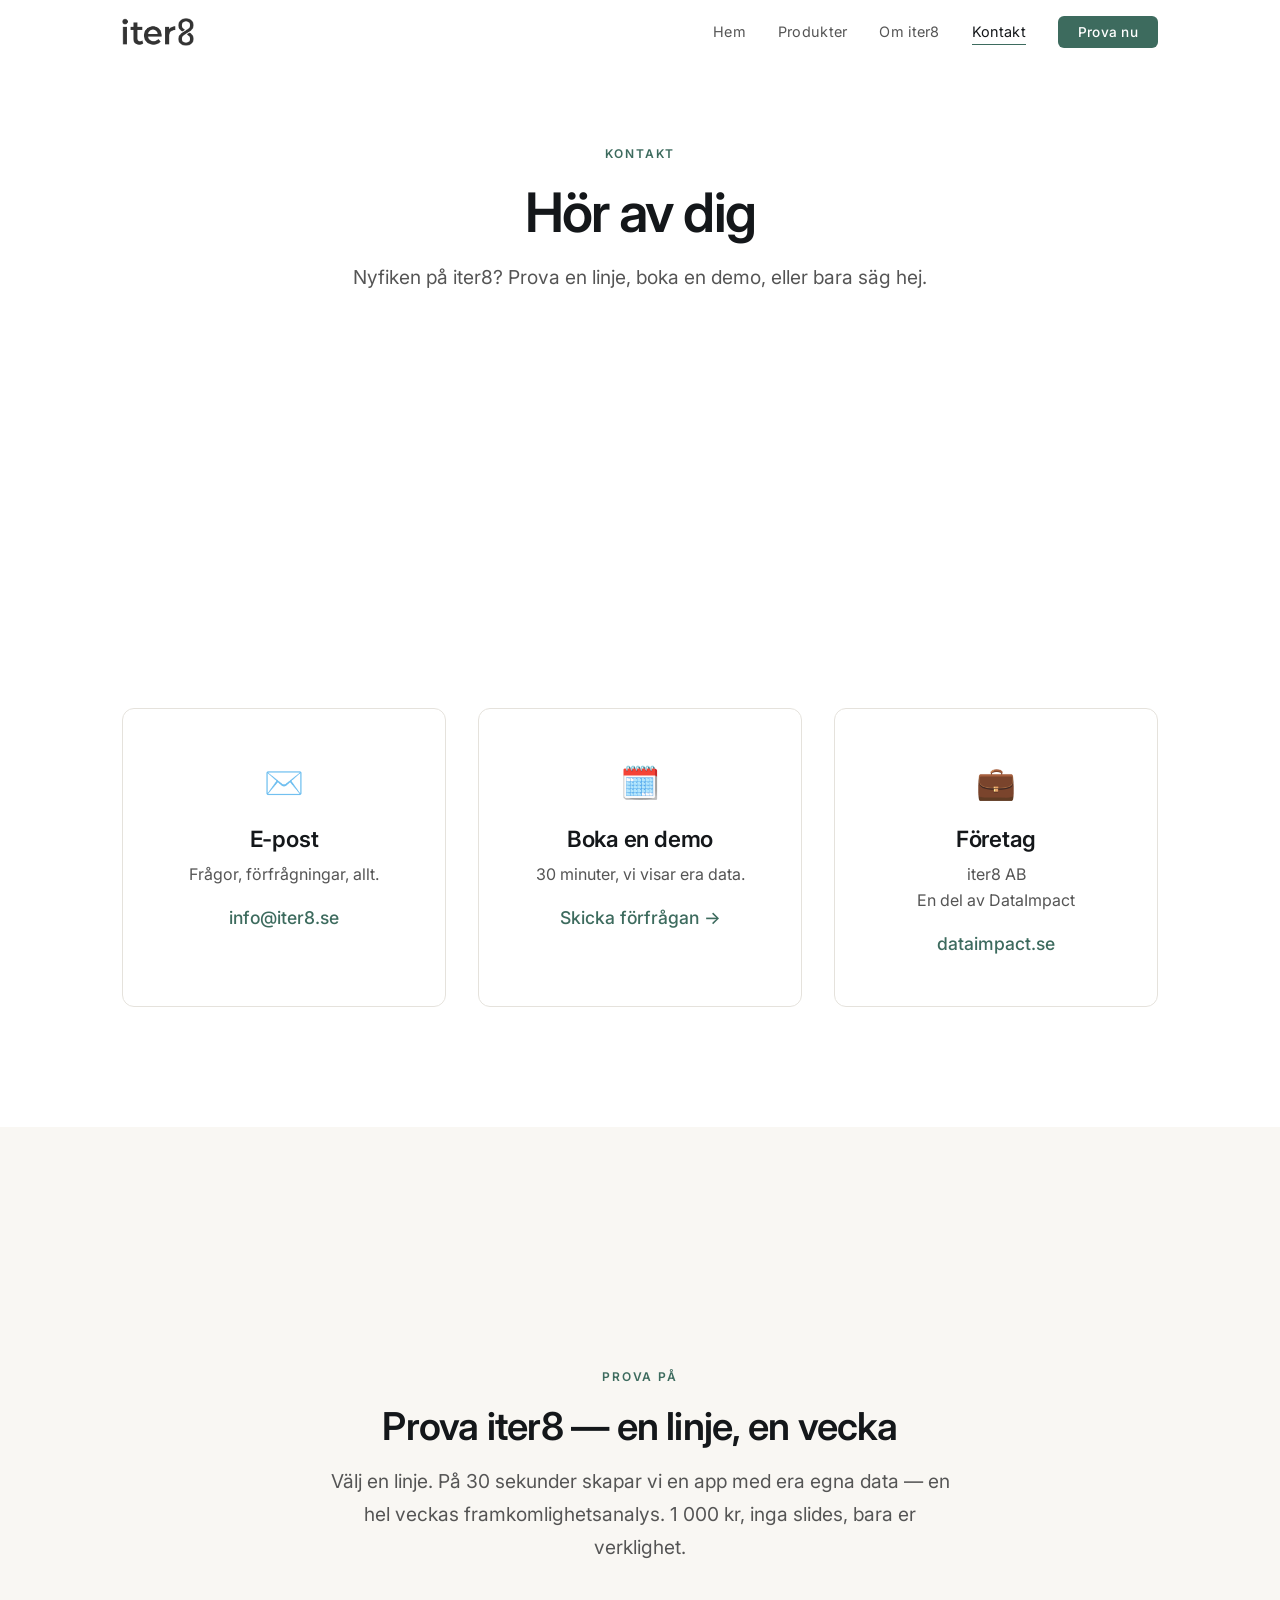
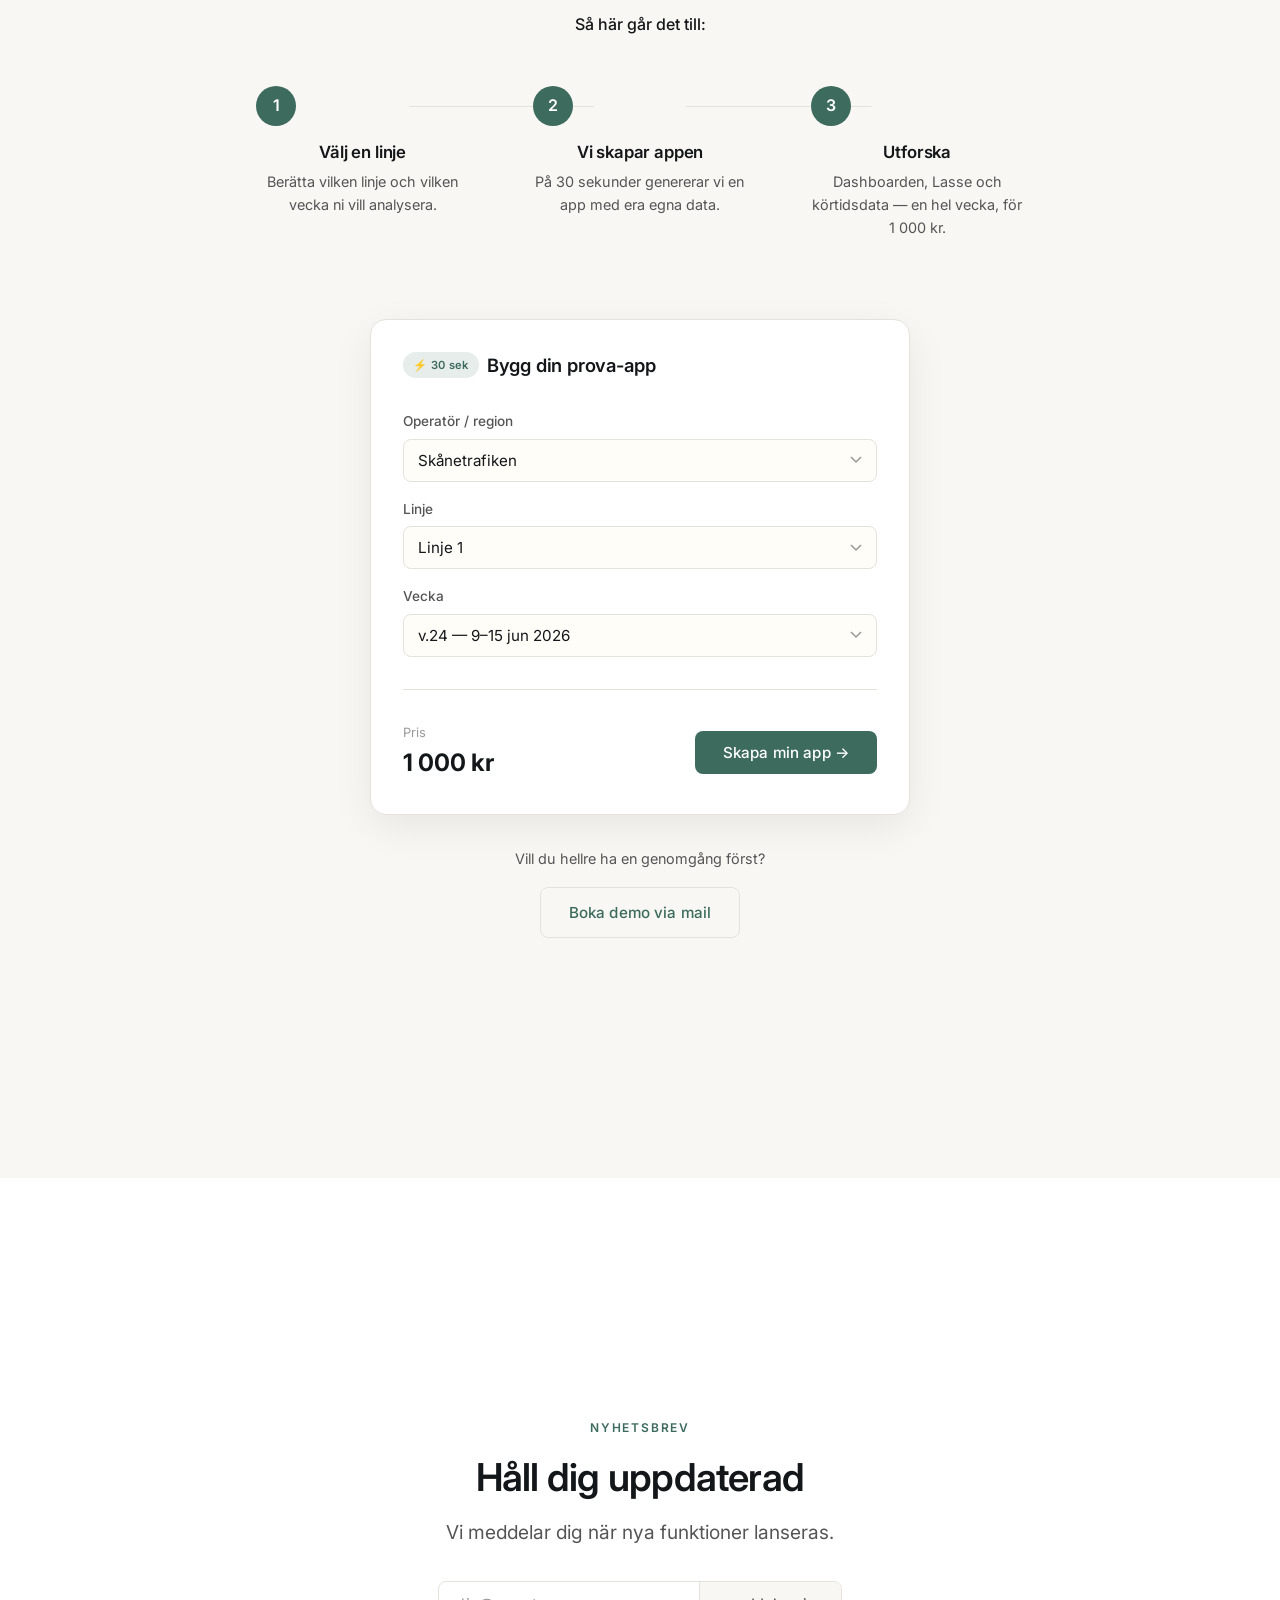
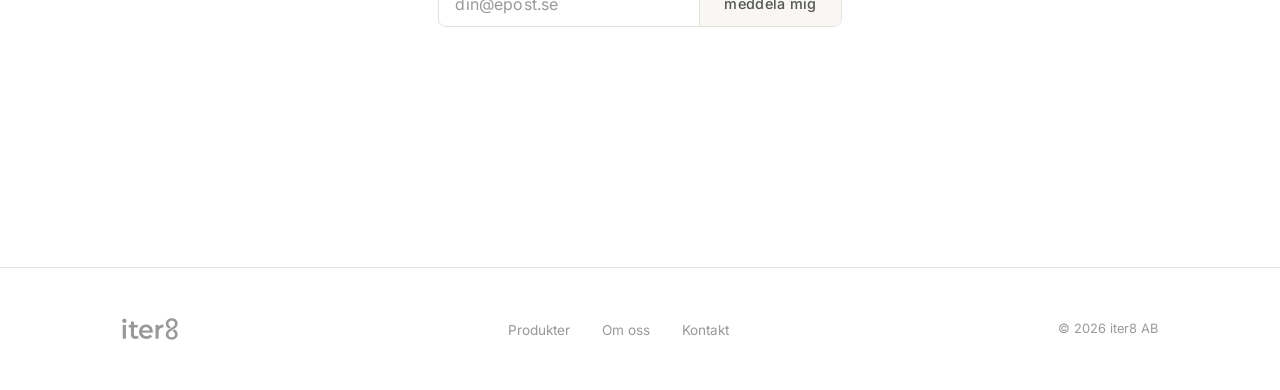
==== kontakt.html @ d5462243 "Launch site (staging) — iter8 public-web-launch Staging-deploy av den nya fyrsidiga sajten med prova" ====
<!DOCTYPE html>
<html lang="sv">
<head>
  <meta charset="UTF-8">
  <meta name="viewport" content="width=device-width, initial-scale=1.0">
  <title>Kontakt — iter8</title>
  <meta name="description" content="Prova iter8 — en linje, en vecka, 1 000 kr. Eller boka en demo med era egna data.">
  <link rel="icon" type="image/png" href="./assets/iter8_favicon.png">
  <link rel="stylesheet" href="./style.css">

</head>
<body>

  <!-- Navigation -->
  <nav class="nav" id="nav">
    <div class="nav-inner">
      <a href="./"><img src="./assets/iter8_no_bg.png" alt="iter8" class="nav-logo"></a>
      <button class="nav-toggle" id="nav-toggle" aria-label="Meny">
        <span></span><span></span><span></span>
      </button>
      <ul class="nav-links" id="nav-links">
        <li><a href="./">Hem</a></li>
        <li><a href="./produkter.html">Produkter</a></li>
        <li><a href="./om.html">Om iter8</a></li>
        <li><a href="./kontakt.html" class="active">Kontakt</a></li>
        <li><a href="#prova" class="nav-cta">Prova nu</a></li>
      </ul>
    </div>
  </nav>

  <!-- Contact hero -->
  <section class="about-hero">
    <div class="container text-center">
      <p class="section-label fade-up fade-up-1">Kontakt</p>
      <h1 class="fade-up fade-up-2">Hör av dig</h1>
      <p class="subtitle fade-up fade-up-3" style="margin: var(--space-md) auto 0;">
        Nyfiken på iter8? Prova en linje, boka en demo, eller bara säg hej.
      </p>
    </div>
  </section>

  <!-- Contact methods -->
  <section>
    <div class="container">
      <div class="contact-methods reveal">
        <div class="contact-card">
          <span class="card-icon">✉️</span>
          <h3>E-post</h3>
          <p style="color: var(--text-secondary); margin-bottom: var(--space-md);">
            Frågor, förfrågningar, allt.
          </p>
          <a href="mailto:info@iter8.se">info@iter8.se</a>
        </div>

        <div class="contact-card">
          <span class="card-icon">🗓️</span>
          <h3>Boka en demo</h3>
          <p style="color: var(--text-secondary); margin-bottom: var(--space-md);">
            30 minuter, vi visar era data.
          </p>
          <a href="mailto:info@iter8.se?subject=Demo-förfrågan%20iter8&body=Hej!%0A%0AVi%20vill%20boka%20en%20demo%20av%20iter8.%0A%0AOrganisation:%20%0AKontaktperson:%20%0ATelefon:%20">Skicka förfrågan →</a>
        </div>

        <div class="contact-card">
          <span class="card-icon">💼</span>
          <h3>Företag</h3>
          <p style="color: var(--text-secondary); margin-bottom: var(--space-md);">
            iter8 AB<br>
            En del av DataImpact
          </p>
          <a href="https://dataimpact.se" target="_blank" rel="noopener">dataimpact.se</a>
        </div>
      </div>
    </div>
  </section>

  <!-- Prova på CTA -->
  <section class="section-alt" id="prova">
    <div class="container cta-section reveal">
      <p class="section-label">Prova på</p>
      <h2>Prova iter8 — en linje, en vecka</h2>
      <p class="subtitle">
        Välj en linje. På 30 sekunder skapar vi en app med era egna data —
        en hel veckas framkomlighetsanalys. 1 000 kr, inga slides,
        bara er verklighet.
      </p>

      <div style="margin-top: var(--space-xl);">
        <p style="font-weight: 500; margin-bottom: var(--space-md);">Så här går det till:</p>
        <div class="steps" style="max-width: 800px; margin: 0 auto; grid-template-columns: repeat(3, 1fr);">
          <div class="step">
            <h3>Välj en linje</h3>
            <p>Berätta vilken linje och vilken vecka ni vill analysera.</p>
          </div>
          <div class="step">
            <h3>Vi skapar appen</h3>
            <p>På 30 sekunder genererar vi en app med era egna data.</p>
          </div>
          <div class="step">
            <h3>Utforska</h3>
            <p>Dashboarden, Lasse och körtidsdata — en hel vecka, för 1 000 kr.</p>
          </div>
        </div>
      </div>

      <!-- Mockad self-service-väljare — riktiga data-selectorn integreras här senare -->
      <div class="selector" id="selector">
        <div class="selector-head">
          <span class="selector-badge">⚡ 30 sek</span>
          <h3>Bygg din prova-app</h3>
        </div>

        <div class="selector-body">
          <label class="selector-field">
            <span>Operatör / region</span>
            <select id="sel-operator">
              <option>Skånetrafiken</option>
              <option>Västtrafik</option>
              <option>SL — Stockholm</option>
              <option>Östgötatrafiken</option>
              <option>Länstrafiken Kronoberg</option>
            </select>
          </label>

          <label class="selector-field">
            <span>Linje</span>
            <select id="sel-line">
              <option>Linje 1</option>
              <option>Linje 3</option>
              <option>Linje 5</option>
              <option>Linje 150</option>
            </select>
          </label>

          <label class="selector-field">
            <span>Vecka</span>
            <select id="sel-week">
              <option>v.24 — 9–15 jun 2026</option>
              <option>v.23 — 2–8 jun 2026</option>
              <option>v.22 — 26 maj–1 jun 2026</option>
            </select>
          </label>
        </div>

        <div class="selector-foot">
          <div class="selector-price">
            <span class="selector-price-label">Pris</span>
            <span class="selector-price-value">1 000 kr</span>
          </div>
          <button type="button" class="btn btn-primary" id="selector-build">Skapa min app →</button>
        </div>

        <div class="selector-status" id="selector-status" hidden>
          <div class="selector-spinner"></div>
          <p id="selector-status-text">Skapar din app …</p>
          <div class="selector-progress"><span id="selector-bar"></span></div>
        </div>
      </div>

      <p style="color: var(--text-secondary); font-size: 0.9rem; margin-top: var(--space-lg);">
        Vill du hellre ha en genomgång först?
      </p>
      <span id="demo" style="display: block; position: relative; top: -90px; visibility: hidden;"></span>
      <div style="display: flex; gap: var(--space-md); justify-content: center; flex-wrap: wrap; margin-top: var(--space-md);">
        <a href="mailto:info@iter8.se?subject=Demo-förfrågan%20iter8&body=Hej!%0A%0AVi%20vill%20boka%20en%20demo%20av%20iter8.%0A%0AOrganisation:%20%0AKontaktperson:%20%0ATelefon:%20%0ARegion/operatör:%20" class="btn btn-secondary">Boka demo via mail</a>
      </div>
    </div>
  </section>

  <!-- Signup -->
  <section>
    <div class="container cta-section reveal">
      <p class="section-label">Nyhetsbrev</p>
      <h2>Håll dig uppdaterad</h2>
      <p class="subtitle" style="margin: var(--space-md) auto var(--space-lg);">
        Vi meddelar dig när nya funktioner lanseras.
      </p>
      <form id="signup-form" class="signup-form" onsubmit="return handleSignup(event)">
        <div class="signup-input-row">
          <input type="email" id="signup-email" placeholder="din@epost.se" required autocomplete="email" />
          <button type="submit">meddela mig</button>
        </div>
      </form>
      <p id="signup-thanks" class="signup-thanks" hidden>vi hör av oss ✓</p>
    </div>
  </section>

  <!-- Footer -->
  <footer class="footer">
    <div class="container footer-inner">
      <img src="./assets/iter8_no_bg.png" alt="iter8" class="footer-logo">
      <ul class="footer-links">
        <li><a href="./produkter.html">Produkter</a></li>
        <li><a href="./om.html">Om oss</a></li>
        <li><a href="./kontakt.html">Kontakt</a></li>
      </ul>
      <p class="footer-copy">© 2026 iter8 AB</p>
    </div>
  </footer>

  <script src="./main.js"></script>
</body>
</html>
---- style.css ----
/* ─────────────────────────────────────────────
   iter8.se — Design System
   Minimal, premium, organic
   ───────────────────────────────────────────── */

/* ── Fonts ── */
@import url('https://fonts.googleapis.com/css2?family=Inter:wght@300;400;500;600;700&family=JetBrains+Mono:wght@400;500&display=swap');

:root {
  /* Colors */
  --bg:           #ffffff;
  --bg-warm:      #FFFDF8;
  --bg-section:   #F9F7F3;
  --bg-dark:      #1A1A2E;
  --bg-card:      rgba(255, 255, 255, 0.85);

  --text-primary:   #14171a;
  --text-secondary: #555;
  --text-muted:     #999;
  --text-on-dark:   #f0ede8;

  --accent:       #3d6b5e;
  --accent-light: #5a9e6f;
  --accent-glow:  rgba(61, 107, 94, 0.12);

  --warm-1:       #FFF8E8;
  --warm-2:       #E8E0D0;
  --warm-3:       #f0c75e;

  --petal-1:      #e8a0b4;
  --petal-2:      #dba0c7;

  --border:       #e5e2dc;
  --border-focus: #888;

  /* Typography */
  --font-body: 'Inter', -apple-system, BlinkMacSystemFont, 'Segoe UI', Roboto, Helvetica, Arial, sans-serif;
  --font-mono: 'JetBrains Mono', 'SF Mono', Consolas, monospace;

  /* Spacing */
  --space-xs:  4px;
  --space-sm:  8px;
  --space-md:  16px;
  --space-lg:  32px;
  --space-xl:  48px;
  --space-2xl: 80px;
  --space-3xl: 120px;

  /* Sizing */
  --max-width: 1100px;
  --nav-height: 64px;

  /* Transitions */
  --ease: cubic-bezier(0.4, 0, 0.2, 1);
  --duration: 0.3s;
}

/* ── Reset ── */
*, *::before, *::after {
  margin: 0;
  padding: 0;
  box-sizing: border-box;
}

html {
  scroll-behavior: smooth;
  -webkit-font-smoothing: antialiased;
  -moz-osx-font-smoothing: grayscale;
}

body {
  font-family: var(--font-body);
  font-size: 16px;
  line-height: 1.65;
  color: var(--text-primary);
  background: var(--bg);
  overflow-x: hidden;
}

img {
  max-width: 100%;
  height: auto;
  display: block;
}

a {
  color: var(--accent);
  text-decoration: none;
  transition: color var(--duration) var(--ease);
}
a:hover { color: var(--text-primary); }

/* ── Utility ── */
.container {
  width: 100%;
  max-width: var(--max-width);
  margin: 0 auto;
  padding: 0 var(--space-lg);
}

.text-center { text-align: center; }
.text-muted { color: var(--text-muted); }

/* ── Navigation ── */
.nav {
  position: fixed;
  top: 0;
  left: 0;
  right: 0;
  height: var(--nav-height);
  z-index: 100;
  background: rgba(255, 255, 255, 0.88);
  backdrop-filter: blur(20px);
  -webkit-backdrop-filter: blur(20px);
  border-bottom: 1px solid transparent;
  transition: border-color var(--duration) var(--ease), background var(--duration) var(--ease);
}

.nav.scrolled {
  border-bottom-color: var(--border);
  background: rgba(255, 255, 255, 0.95);
}

.nav-inner {
  max-width: var(--max-width);
  margin: 0 auto;
  padding: 0 var(--space-lg);
  height: 100%;
  display: flex;
  align-items: center;
  justify-content: space-between;
}

.nav-logo {
  height: 28px;
  width: auto;
}

.nav-links {
  display: flex;
  gap: var(--space-lg);
  list-style: none;
  align-items: center;
}

.nav-links a {
  font-size: 0.9rem;
  font-weight: 400;
  color: var(--text-secondary);
  letter-spacing: 0.02em;
  padding: 4px 0;
  border-bottom: 1.5px solid transparent;
  transition: all var(--duration) var(--ease);
}

.nav-links a:hover,
.nav-links a.active {
  color: var(--text-primary);
  border-bottom-color: var(--accent);
}

.nav-cta {
  font-size: 0.85rem !important;
  font-weight: 500 !important;
  color: var(--bg) !important;
  background: var(--accent);
  padding: 8px 20px !important;
  border-radius: 6px;
  border-bottom: none !important;
  transition: background var(--duration) var(--ease), transform 0.15s var(--ease) !important;
}

.nav-cta:hover {
  background: var(--bg-dark) !important;
  color: var(--bg) !important;
  transform: translateY(-1px);
}

/* Mobile menu */
.nav-toggle {
  display: none;
  background: none;
  border: none;
  cursor: pointer;
  padding: 8px;
}

.nav-toggle span {
  display: block;
  width: 22px;
  height: 2px;
  background: var(--text-primary);
  margin: 5px 0;
  transition: all var(--duration) var(--ease);
  border-radius: 1px;
}

/* ── Typography ── */
h1, h2, h3, h4 {
  font-weight: 600;
  line-height: 1.2;
  color: var(--text-primary);
}

h1 {
  font-size: clamp(2.2rem, 5vw, 3.4rem);
  letter-spacing: -0.03em;
}

h2 {
  font-size: clamp(1.6rem, 3.5vw, 2.4rem);
  letter-spacing: -0.02em;
}

h3 {
  font-size: clamp(1.1rem, 2vw, 1.4rem);
  letter-spacing: -0.01em;
}

.subtitle {
  font-size: clamp(1rem, 2vw, 1.2rem);
  color: var(--text-secondary);
  line-height: 1.7;
  max-width: 640px;
}

.section-label {
  font-size: 0.75rem;
  font-weight: 600;
  letter-spacing: 0.15em;
  text-transform: uppercase;
  color: var(--accent);
  margin-bottom: var(--space-md);
}

/* ── Sections ── */
section {
  padding: var(--space-3xl) 0;
}

.section-alt {
  background: var(--bg-section);
}

.section-dark {
  background: var(--bg-dark);
  color: var(--text-on-dark);
}

.section-dark h2,
.section-dark h3,
.section-dark .section-label {
  color: var(--text-on-dark);
}

.section-dark .subtitle {
  color: rgba(240, 237, 232, 0.7);
}

.section-header {
  text-align: center;
  margin-bottom: var(--space-xl);
}

.section-header .subtitle {
  margin: var(--space-md) auto 0;
}

/* ── Cards ── */
.card-grid {
  display: grid;
  grid-template-columns: repeat(auto-fit, minmax(300px, 1fr));
  gap: var(--space-lg);
}

.card {
  background: var(--bg-card);
  border: 1px solid var(--border);
  border-radius: 12px;
  padding: var(--space-xl) var(--space-lg);
  transition: transform var(--duration) var(--ease), box-shadow var(--duration) var(--ease), border-color var(--duration) var(--ease);
}

.card:hover {
  transform: translateY(-4px);
  box-shadow: 0 12px 40px rgba(0, 0, 0, 0.06);
  border-color: var(--accent-light);
}

.card-icon {
  font-size: 2rem;
  margin-bottom: var(--space-md);
  display: block;
}

.card h3 {
  margin-bottom: var(--space-sm);
}

.card p {
  color: var(--text-secondary);
  font-size: 0.95rem;
  line-height: 1.6;
}

/* ── Hero ── */
.hero {
  min-height: 100vh;
  display: flex;
  align-items: center;
  justify-content: center;
  position: relative;
  padding-top: var(--nav-height);
  overflow: hidden;
}

.hero-content {
  position: relative;
  z-index: 3;
  text-align: center;
  padding: var(--space-xl) var(--space-lg);
}

.hero h1 {
  margin-bottom: var(--space-md);
}

.hero .subtitle {
  margin: 0 auto var(--space-xl);
}

.hero-cta-row {
  display: flex;
  gap: var(--space-md);
  justify-content: center;
  flex-wrap: wrap;
}

/* Animated SVG background */
.svg-bg {
  position: absolute;
  top: 0;
  left: 0;
  width: 100%;
  height: 100%;
  z-index: 1;
  opacity: 0.9;
  pointer-events: none;
}

.svg-bg svg {
  width: 100%;
  height: 100%;
}

/* ── Buttons ── */
.btn {
  display: inline-flex;
  align-items: center;
  gap: 8px;
  font-family: var(--font-body);
  font-size: 0.95rem;
  font-weight: 500;
  padding: 12px 28px;
  border-radius: 8px;
  border: none;
  cursor: pointer;
  transition: all var(--duration) var(--ease);
  text-decoration: none;
  letter-spacing: 0.01em;
}

.btn-primary {
  background: var(--accent);
  color: #fff;
}
.btn-primary:hover {
  background: var(--bg-dark);
  color: #fff;
  transform: translateY(-2px);
  box-shadow: 0 8px 24px rgba(0, 0, 0, 0.12);
}

.btn-secondary {
  background: transparent;
  color: var(--accent);
  border: 1.5px solid var(--border);
}
.btn-secondary:hover {
  border-color: var(--accent);
  color: var(--text-primary);
  transform: translateY(-2px);
}

.btn-ghost {
  background: transparent;
  color: var(--text-secondary);
  padding: 12px 16px;
}
.btn-ghost:hover {
  color: var(--accent);
}

/* ── Features list (alternating) ── */
.feature-row {
  display: grid;
  grid-template-columns: 1fr 1fr;
  gap: var(--space-xl);
  align-items: center;
  margin-bottom: var(--space-3xl);
}

.feature-row:last-child {
  margin-bottom: 0;
}

.feature-row.reverse .feature-text {
  order: 2;
}

.feature-row.reverse .feature-visual {
  order: 1;
}

.feature-text h3 {
  font-size: clamp(1.3rem, 2.5vw, 1.8rem);
  margin-bottom: var(--space-md);
}

.feature-text p {
  color: var(--text-secondary);
  line-height: 1.7;
  margin-bottom: var(--space-md);
}

.feature-visual {
  background: var(--bg-section);
  border-radius: 12px;
  aspect-ratio: 4/3;
  display: flex;
  align-items: center;
  justify-content: center;
  border: 1px solid var(--border);
  overflow: hidden;
}

.feature-visual img {
  width: 100%;
  height: 100%;
  object-fit: cover;
}

/* ── Stats bar ── */
.stats-bar {
  display: grid;
  grid-template-columns: repeat(4, 1fr);
  gap: var(--space-lg);
  text-align: center;
  padding: var(--space-xl) 0;
}

.stat-item {
  padding: var(--space-lg) 0;
}

.stat-number {
  font-size: clamp(2rem, 4vw, 3rem);
  font-weight: 700;
  color: var(--accent);
  line-height: 1;
  margin-bottom: var(--space-sm);
}

.stat-label {
  font-size: 0.85rem;
  color: var(--text-muted);
  letter-spacing: 0.05em;
}

/* ── Customer segments ── */
.segment-grid {
  display: grid;
  grid-template-columns: repeat(4, 1fr);
  gap: var(--space-lg);
}

.segment-card {
  text-align: center;
  padding: var(--space-xl) var(--space-md);
  border-radius: 12px;
  transition: background var(--duration) var(--ease);
}

.segment-card:hover {
  background: var(--accent-glow);
}

.segment-icon {
  font-size: 2.5rem;
  margin-bottom: var(--space-md);
  display: block;
}

.segment-card h3 {
  font-size: 1.05rem;
  margin-bottom: var(--space-sm);
}

.segment-card p {
  font-size: 0.85rem;
  color: var(--text-secondary);
  line-height: 1.5;
}

/* ── How it works ── */
.steps {
  display: grid;
  grid-template-columns: repeat(4, 1fr);
  gap: var(--space-lg);
  counter-reset: step;
}

.step {
  counter-increment: step;
  position: relative;
  padding: var(--space-lg) var(--space-md);
}

.step::before {
  content: counter(step);
  display: flex;
  align-items: center;
  justify-content: center;
  width: 40px;
  height: 40px;
  border-radius: 50%;
  background: var(--accent);
  color: #fff;
  font-weight: 600;
  font-size: 1rem;
  margin-bottom: var(--space-md);
}

.step h3 {
  font-size: 1.05rem;
  margin-bottom: var(--space-sm);
}

.step p {
  font-size: 0.9rem;
  color: var(--text-secondary);
  line-height: 1.6;
}

/* Connector line between steps */
.step:not(:last-child)::after {
  content: '';
  position: absolute;
  top: 52px;
  right: -16px;
  width: calc(100% - 60px);
  height: 1px;
  background: var(--border);
  transform: translateX(50%);
}

/* ── CTA Section ── */
.cta-section {
  text-align: center;
  padding: var(--space-3xl) 0;
}

.cta-section h2 {
  margin-bottom: var(--space-md);
}

.cta-section .subtitle {
  margin: 0 auto var(--space-xl);
}

/* ── Signup form ── */
.signup-form {
  display: flex;
  flex-direction: column;
  align-items: center;
  gap: var(--space-md);
}

.signup-input-row {
  display: flex;
  gap: 0;
  border: 1.5px solid var(--border);
  border-radius: 8px;
  overflow: hidden;
  transition: border-color var(--duration) var(--ease);
  background: var(--bg);
}

.signup-input-row:focus-within {
  border-color: var(--accent);
}

.signup-input-row input {
  -webkit-appearance: none;
  appearance: none;
  font-family: var(--font-body);
  font-size: 16px;
  padding: 12px 16px;
  border: none;
  outline: none;
  background: transparent;
  color: var(--text-primary);
  width: 260px;
  letter-spacing: 0.01em;
}

.signup-input-row input::placeholder {
  color: var(--text-muted);
}

.signup-input-row button {
  -webkit-appearance: none;
  appearance: none;
  font-family: var(--font-body);
  font-size: 0.9rem;
  font-weight: 500;
  padding: 12px 24px;
  border: none;
  border-left: 1.5px solid var(--border);
  background: var(--bg-section);
  color: var(--text-secondary);
  cursor: pointer;
  letter-spacing: 0.02em;
  transition: background var(--duration) var(--ease), color var(--duration) var(--ease);
  white-space: nowrap;
}

.signup-input-row button:hover {
  background: var(--accent);
  color: #fff;
}

.signup-thanks {
  font-size: 0.95rem;
  color: var(--accent-light);
  letter-spacing: 0.03em;
}

/* ── Footer ── */
.footer {
  border-top: 1px solid var(--border);
  padding: var(--space-xl) 0;
}

.footer-inner {
  display: flex;
  justify-content: space-between;
  align-items: center;
}

.footer-logo {
  height: 22px;
  opacity: 0.5;
}

.footer-links {
  display: flex;
  gap: var(--space-lg);
  list-style: none;
}

.footer-links a {
  font-size: 0.85rem;
  color: var(--text-muted);
}

.footer-links a:hover {
  color: var(--text-primary);
}

.footer-copy {
  font-size: 0.8rem;
  color: var(--text-muted);
}

/* ── Animations ── */
@keyframes fadeUp {
  from { opacity: 0; transform: translateY(20px); }
  to   { opacity: 1; transform: translateY(0); }
}

@keyframes fadeIn {
  from { opacity: 0; }
  to   { opacity: 1; }
}

.fade-up {
  opacity: 0;
  animation: fadeUp 0.8s var(--ease) forwards;
}

.fade-up-1 { animation-delay: 0.1s; }
.fade-up-2 { animation-delay: 0.3s; }
.fade-up-3 { animation-delay: 0.5s; }
.fade-up-4 { animation-delay: 0.7s; }

/* Scroll-triggered animations */
.reveal {
  opacity: 0;
  transform: translateY(30px);
  transition: opacity 0.7s var(--ease), transform 0.7s var(--ease);
}

.reveal.visible {
  opacity: 1;
  transform: translateY(0);
}

/* ── Responsive ── */
@media (max-width: 900px) {
  .feature-row {
    grid-template-columns: 1fr;
    gap: var(--space-lg);
  }

  .feature-row.reverse .feature-text,
  .feature-row.reverse .feature-visual {
    order: unset;
  }

  .stats-bar {
    grid-template-columns: repeat(2, 1fr);
  }

  .segment-grid {
    grid-template-columns: repeat(2, 1fr);
  }

  .steps {
    grid-template-columns: repeat(2, 1fr);
  }

  .step:not(:last-child)::after {
    display: none;
  }
}

@media (max-width: 640px) {
  .nav-links { display: none; }
  .nav-toggle { display: block; }

  .nav-links.open {
    display: flex;
    flex-direction: column;
    position: absolute;
    top: var(--nav-height);
    left: 0;
    right: 0;
    background: var(--bg);
    border-bottom: 1px solid var(--border);
    padding: var(--space-lg);
    gap: var(--space-md);
  }

  .hero { min-height: 90vh; }

  h1 { font-size: clamp(1.8rem, 6vw, 2.6rem); }

  .stats-bar {
    grid-template-columns: 1fr 1fr;
  }

  .segment-grid {
    grid-template-columns: 1fr;
  }

  .steps {
    grid-template-columns: 1fr;
  }

  .signup-input-row {
    flex-direction: column;
    width: 100%;
    max-width: 320px;
  }

  .signup-input-row input {
    width: 100%;
    border-bottom: 1.5px solid var(--border);
  }

  .signup-input-row button {
    border-left: none;
    border-top: 1.5px solid var(--border);
  }

  .footer-inner {
    flex-direction: column;
    gap: var(--space-md);
    text-align: center;
  }

  .card-grid {
    grid-template-columns: 1fr;
  }
}

/* ── Page-specific: About ── */
.about-hero {
  min-height: 60vh;
  padding-top: calc(var(--nav-height) + var(--space-2xl));
}

.about-grid {
  display: grid;
  grid-template-columns: 1fr 1fr;
  gap: var(--space-xl);
  align-items: start;
}

@media (max-width: 900px) {
  .about-grid {
    grid-template-columns: 1fr;
  }
}

/* ── Page-specific: Contact ── */
.contact-methods {
  display: grid;
  grid-template-columns: repeat(auto-fit, minmax(250px, 1fr));
  gap: var(--space-lg);
  margin-top: var(--space-xl);
}

.contact-card {
  text-align: center;
  padding: var(--space-xl);
  border-radius: 12px;
  border: 1px solid var(--border);
  transition: all var(--duration) var(--ease);
}

.contact-card:hover {
  border-color: var(--accent);
  transform: translateY(-2px);
}

.contact-card .card-icon {
  margin-bottom: var(--space-md);
}

.contact-card h3 {
  margin-bottom: var(--space-sm);
}

.contact-card a {
  font-size: 1.1rem;
  font-weight: 500;
}

/* ── Prova-väljare (self-service) ── */
.selector {
  max-width: 540px;
  margin: var(--space-xl) auto 0;
  background: var(--bg);
  border: 1px solid var(--border);
  border-radius: 16px;
  padding: var(--space-lg);
  box-shadow: 0 12px 40px rgba(0, 0, 0, 0.07);
  text-align: left;
}

.selector-head {
  display: flex;
  align-items: center;
  gap: var(--space-sm);
  margin-bottom: var(--space-lg);
}

.selector-head h3 {
  margin: 0;
  font-size: 1.15rem;
}

.selector-badge {
  font-size: 0.7rem;
  font-weight: 600;
  letter-spacing: 0.03em;
  color: var(--accent);
  background: var(--accent-glow);
  padding: 4px 10px;
  border-radius: 999px;
  white-space: nowrap;
}

.selector-body {
  display: grid;
  gap: var(--space-md);
}

.selector-field {
  display: flex;
  flex-direction: column;
  gap: 6px;
}

.selector-field span {
  font-size: 0.85rem;
  font-weight: 500;
  color: var(--text-secondary);
}

.selector-field select {
  font-family: var(--font-body);
  font-size: 0.95rem;
  padding: 11px 38px 11px 14px;
  border-radius: 8px;
  border: 1.5px solid var(--border);
  background-color: var(--bg-warm);
  color: var(--text-primary);
  cursor: pointer;
  appearance: none;
  -webkit-appearance: none;
  background-image: url("data:image/svg+xml,%3Csvg xmlns='http://www.w3.org/2000/svg' width='12' height='8' viewBox='0 0 12 8'%3E%3Cpath fill='none' stroke='%23999' stroke-width='1.5' d='M1 1l5 5 5-5'/%3E%3C/svg%3E");
  background-repeat: no-repeat;
  background-position: right 14px center;
  transition: border-color var(--duration) var(--ease);
}

.selector-field select:focus {
  outline: none;
  border-color: var(--accent);
}

.selector-foot {
  display: flex;
  align-items: center;
  justify-content: space-between;
  gap: var(--space-md);
  margin-top: var(--space-lg);
  padding-top: var(--space-lg);
  border-top: 1px solid var(--border);
  flex-wrap: wrap;
}

.selector-price {
  display: flex;
  flex-direction: column;
}

.selector-price-label {
  font-size: 0.8rem;
  color: var(--text-muted);
}

.selector-price-value {
  font-size: 1.5rem;
  font-weight: 700;
  color: var(--text-primary);
}

.selector-status {
  text-align: center;
  padding: var(--space-lg) 0 var(--space-xs);
}

.selector-spinner {
  width: 36px;
  height: 36px;
  margin: 0 auto var(--space-md);
  border: 3px solid var(--border);
  border-top-color: var(--accent);
  border-radius: 50%;
  animation: selector-spin 0.8s linear infinite;
}

.selector-status.done .selector-spinner {
  display: none;
}

@keyframes selector-spin {
  to { transform: rotate(360deg); }
}

.selector-status p {
  font-weight: 500;
  margin-bottom: var(--space-md);
}

.selector-progress {
  height: 6px;
  max-width: 320px;
  margin: 0 auto;
  background: var(--border);
  border-radius: 999px;
  overflow: hidden;
}

.selector-progress span {
  display: block;
  height: 100%;
  width: 0;
  background: var(--accent);
  border-radius: 999px;
  transition: width 0.3s ease;
}

.selector-status.done .selector-progress {
  display: none;
}

.selector-check {
  width: 44px;
  height: 44px;
  margin: 0 auto var(--space-md);
  border-radius: 50%;
  background: var(--accent);
  color: #fff;
  display: flex;
  align-items: center;
  justify-content: center;
  font-size: 1.4rem;
}
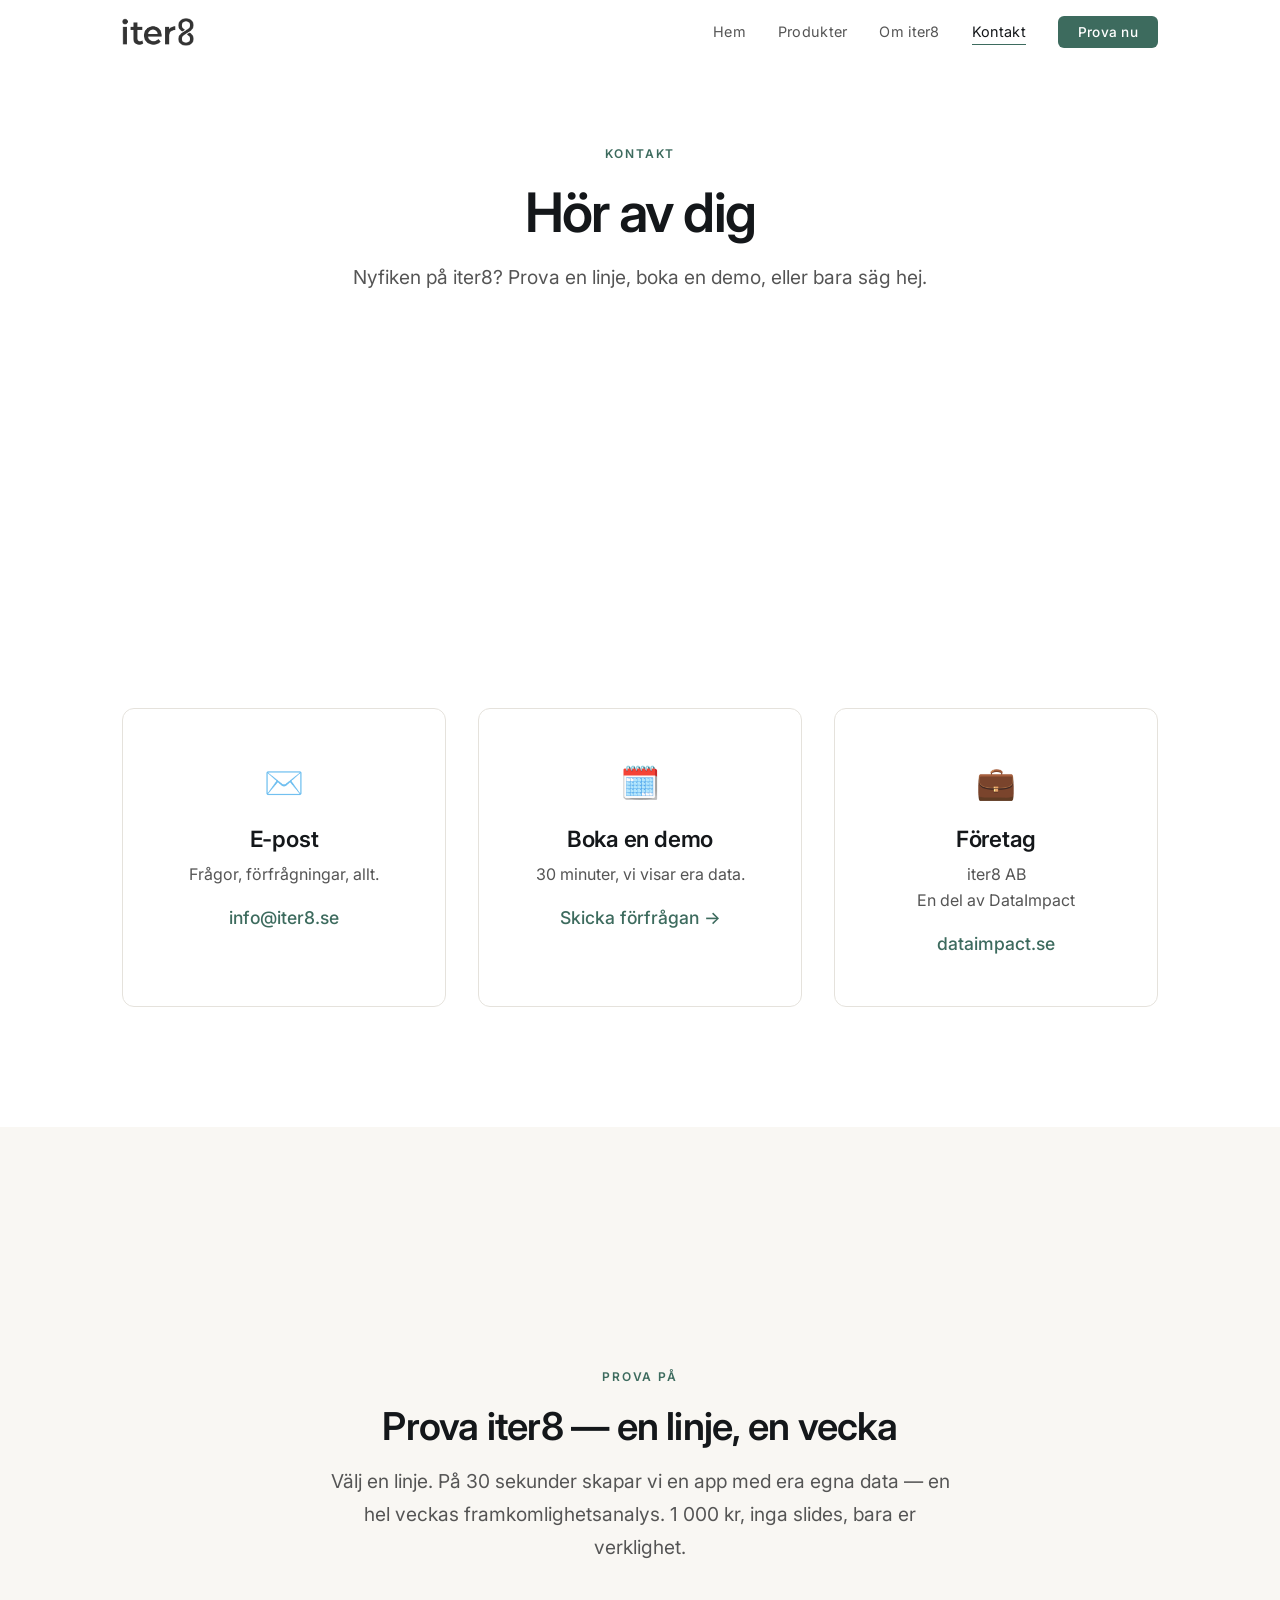
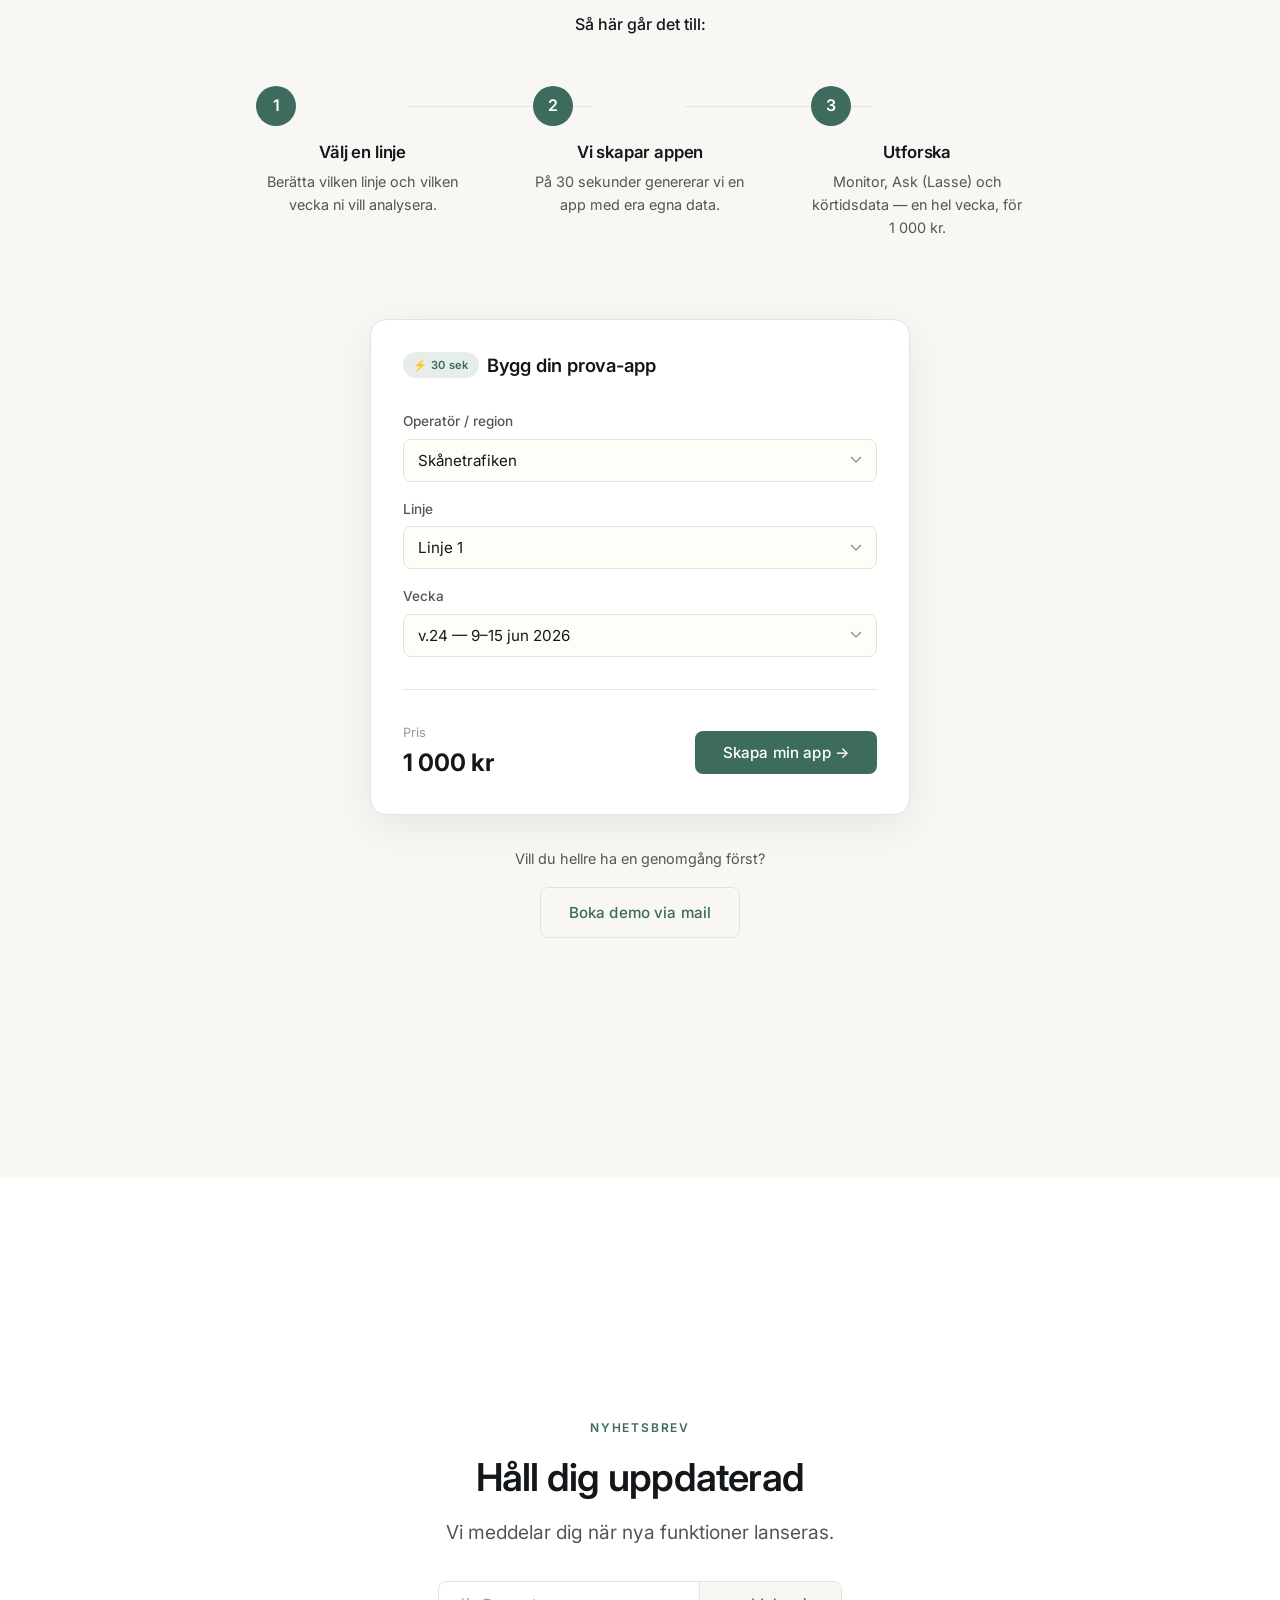
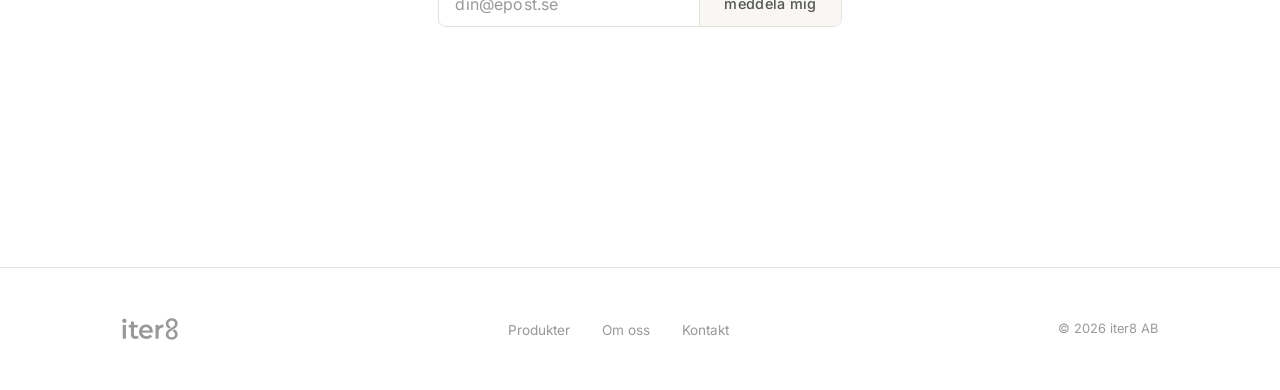
==== commit 296588f2: "Fyra produkter inkl. Subscribe (Bevaka)" ====
--- a/kontakt.html
+++ b/kontakt.html
@@ -98,7 +98,7 @@
           </div>
           <div class="step">
             <h3>Utforska</h3>
-            <p>Dashboarden, Lasse och körtidsdata — en hel vecka, för 1 000 kr.</p>
+            <p>Monitor, Ask (Lasse) och körtidsdata — en hel vecka, för 1 000 kr.</p>
           </div>
         </div>
       </div>
